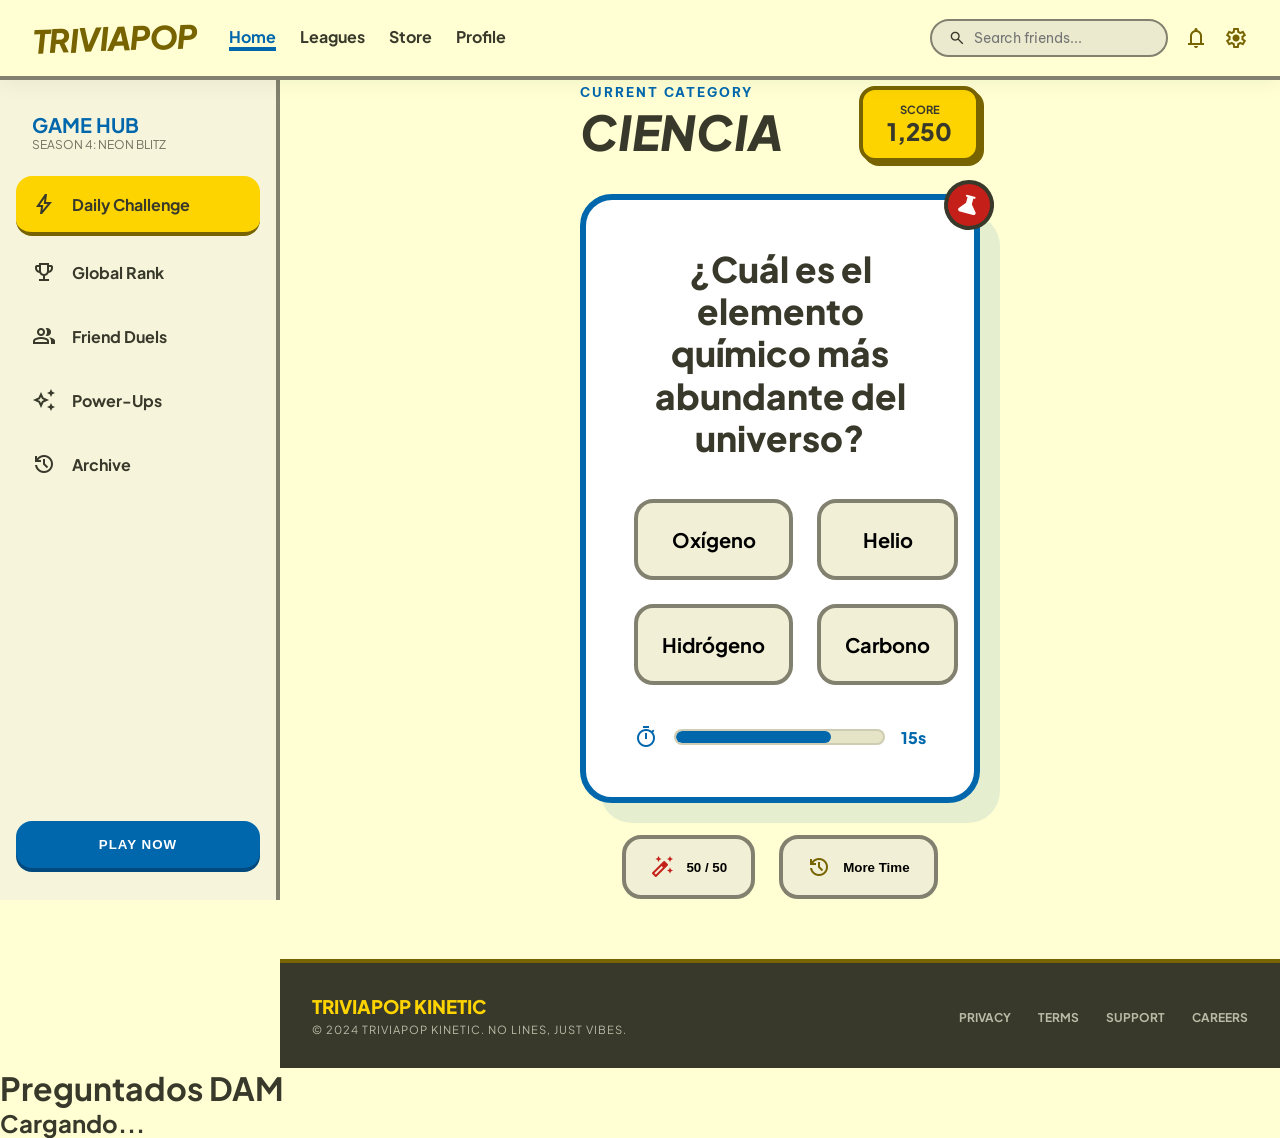
==== backup.html @ 3783abfd "feat: setup project structure and add base files" ====
<!DOCTYPE html>
<html lang="en">

<head>
    <meta charset="UTF-8">
    <meta name="viewport" content="width=device-width, initial-scale=1.0">
    <title>Document</title>
</head>

<body>

    <!DOCTYPE html>

    <html lang="es">

    <head>
        <meta charset="utf-8" />
        <meta content="width=device-width, initial-scale=1.0" name="viewport" />
        <title>TRIVIAPOP - Neon Blitz</title>
        <!-- Google Fonts for Typography -->
        <link
            href="https://fonts.googleapis.com/css2?family=Plus+Jakarta+Sans:wght@400;700;800&amp;family=Be+Vietnam+Pro:wght@400;700&amp;display=swap"
            rel="stylesheet" />
        <!-- Material Symbols for Icons -->
        <link
            href="https://fonts.googleapis.com/css2?family=Material+Symbols+Outlined:wght,FILL@100..700,0..1&amp;display=swap"
            rel="stylesheet" />
        <style>
            /* CSS VARIABLES: Theme Colors and Tokens */
            :root {
                --bg-main: #ffffd3;
                --bg-sidebar: #f6f5dc;
                --bg-card: #ffffff;
                --primary: #776300;
                --secondary: #0067ad;
                --tertiary: #c41f19;
                --accent-yellow: #fdd400;
                --text-main: #38392a;
                --border-color: #82816f;
                --correct-green: #4caf50;
                --incorrect-red: #f44336;
                --font-headline: 'Plus Jakarta Sans', sans-serif;
                --font-label: 'Be Vietnam Pro', sans-serif;
            }

            /* RESET & BASE STYLES */
            * {
                box-sizing: border-box;
                margin: 0;
                padding: 0;
            }

            body {
                background-color: var(--bg-main);
                color: var(--text-main);
                font-family: var(--font-headline);
                min-height: 100vh;
                display: flex;
                flex-direction: column;
                overflow-x: hidden;
            }

            /* LAYOUT: Top Navigation Bar */
            .navbar {
                position: fixed;
                top: 0;
                width: 100%;
                height: 80px;
                background: var(--bg-main);
                border-bottom: 4px solid var(--border-color);
                display: flex;
                justify-content: space-between;
                align-items: center;
                padding: 0 2rem;
                z-index: 100;
                box-shadow: 0 4px 20px rgba(0, 0, 0, 0.05);
            }

            .logo {
                font-size: 2rem;
                font-weight: 900;
                color: var(--primary);
                font-style: italic;
                letter-spacing: -1px;
                transform: rotate(-2deg);
            }

            .nav-links {
                display: flex;
                gap: 1.5rem;
                margin-left: 2rem;
            }

            .nav-links a {
                text-decoration: none;
                font-weight: 700;
                color: var(--text-main);
                transition: color 0.2s;
            }

            .nav-links a.active {
                color: var(--secondary);
                border-bottom: 4px solid var(--secondary);
            }

            .nav-actions {
                display: flex;
                align-items: center;
                gap: 1rem;
            }

            .search-bar {
                background: #ebeace;
                border: 2px solid var(--border-color);
                border-radius: 999px;
                padding: 0.5rem 1rem;
                display: flex;
                align-items: center;
                gap: 0.5rem;
            }

            .search-bar input {
                background: transparent;
                border: none;
                outline: none;
                font-family: var(--font-label);
                font-size: 0.875rem;
            }

            /* LAYOUT: Sidebar */
            .sidebar {
                position: fixed;
                left: 0;
                top: 80px;
                width: 280px;
                height: calc(100vh - 80px);
                background: var(--bg-sidebar);
                border-right: 4px solid var(--border-color);
                padding: 2rem 1rem;
                display: flex;
                flex-direction: column;
                gap: 0.5rem;
                z-index: 90;
            }

            .sidebar-header {
                padding: 0 1rem 1rem;
            }

            .sidebar-header h2 {
                color: var(--secondary);
                font-size: 1.25rem;
            }

            .sidebar-header p {
                font-size: 0.75rem;
                text-transform: uppercase;
                opacity: 0.7;
            }

            .side-btn {
                display: flex;
                align-items: center;
                padding: 1rem;
                text-decoration: none;
                color: var(--text-main);
                font-weight: 700;
                border-radius: 1rem;
                transition: transform 0.2s, background 0.2s;
            }

            .side-btn:hover {
                background: var(--bg-main);
                transform: translateX(8px);
            }

            .side-btn.highlight {
                background: var(--accent-yellow);
                border-bottom: 4px solid var(--primary);
            }

            .side-btn .material-symbols-outlined {
                margin-right: 1rem;
            }

            .play-now-btn {
                margin-top: auto;
                background: var(--secondary);
                color: white;
                border: none;
                padding: 1rem;
                border-radius: 1rem;
                font-weight: 900;
                letter-spacing: 1px;
                cursor: pointer;
                box-shadow: 0 4px 0 #004a7e;
                transition: transform 0.1s, box-shadow 0.1s;
            }

            .play-now-btn:active {
                transform: translateY(4px);
                box-shadow: none;
            }

            /* LAYOUT: Main Content Area */
            .main-canvas {
                margin-left: 280px;
                padding-top: 80px;
                flex: 1;
                display: flex;
                flex-direction: column;
                align-items: center;
                justify-content: center;
                min-height: 100vh;
                padding-bottom: 60px;
                /* footer space */
            }

            /* HEADER STATS: Category and Score */
            .game-stats {
                width: 40%;
                display: flex;
                justify-content: space-between;
                align-items: flex-end;
                margin-bottom: 2rem;
            }

            .category-info h1 {
                font-size: 3rem;
                font-weight: 900;
                font-style: italic;
                text-transform: uppercase;
            }

            .category-info span {
                font-family: var(--font-label);
                font-size: 0.8rem;
                font-weight: 700;
                letter-spacing: 2px;
                color: var(--secondary);
            }

            .score-pill {
                background: var(--accent-yellow);
                border: 4px solid var(--primary);
                padding: 0.75rem 1.5rem;
                border-radius: 1rem;
                text-align: center;
                box-shadow: 4px 4px 0 var(--primary);
            }

            .score-pill span:first-child {
                display: block;
                font-size: 0.7rem;
                font-weight: 700;
            }

            .score-pill span:last-child {
                font-size: 1.5rem;
                font-weight: 900;
            }

            /* CENTRAL TRIVIA CARD */
            .trivia-card {
                width: 40%;
                background: var(--bg-card);
                border: 6px solid var(--secondary);
                border-radius: 2rem;
                padding: 3rem;
                position: relative;
                box-shadow: 20px 20px 0 rgba(0, 103, 173, 0.1);
                text-align: center;
            }

            .decorative-icon {
                position: absolute;
                top: -20px;
                right: -20px;
                background: var(--tertiary);
                color: white;
                width: 50px;
                height: 50px;
                border-radius: 50%;
                border: 4px solid var(--text-main);
                display: flex;
                align-items: center;
                justify-content: center;
                transform: rotate(15deg);
            }

            .question-text {
                font-size: 2.2rem;
                font-weight: 800;
                margin-bottom: 2.5rem;
                line-height: 1.2;
            }

            /* ANSWER GRID */
            .answers-grid {
                display: grid;
                grid-template-columns: 1fr 1fr;
                gap: 1.5rem;
            }

            .answer-btn {
                background: #f1efd5;
                border: 4px solid var(--border-color);
                border-radius: 1.2rem;
                padding: 1.5rem;
                font-size: 1.25rem;
                font-weight: 700;
                cursor: pointer;
                transition: all 0.3s cubic-bezier(0.175, 0.885, 0.32, 1.275);
                font-family: var(--font-headline);
            }

            .answer-btn:hover {
                transform: scale(1.05);
                border-color: var(--secondary);
                background: #b3d4ff;
                box-shadow: 0 10px 20px rgba(0, 103, 173, 0.2);
            }

            /* Interaction States */
            .answer-btn.correct {
                background-color: var(--correct-green) !important;
                color: white;
                border-color: #2e7d32;
            }

            .answer-btn.incorrect {
                background-color: var(--incorrect-red) !important;
                color: white;
                border-color: #c62828;
                animation: shake 0.4s ease-in-out;
            }

            @keyframes shake {

                0%,
                100% {
                    transform: translateX(0);
                }

                25% {
                    transform: translateX(-10px);
                }

                50% {
                    transform: translateX(10px);
                }

                75% {
                    transform: translateX(-10px);
                }
            }

            /* PROGRESS TIMER */
            .timer-container {
                margin-top: 2.5rem;
                display: flex;
                align-items: center;
                gap: 1rem;
            }

            .progress-bar {
                flex: 1;
                height: 16px;
                background: #e5e4c7;
                border-radius: 99px;
                border: 2px solid rgba(0, 0, 0, 0.1);
                overflow: hidden;
            }

            .progress-fill {
                width: 75%;
                height: 100%;
                background: var(--secondary);
                border-radius: 99px;
            }

            .timer-val {
                font-weight: 900;
                color: var(--secondary);
            }

            /* BOTTOM POWER-UPS */
            .power-ups {
                margin-top: 2rem;
                display: flex;
                gap: 1.5rem;
            }

            .power-btn {
                background: #f1efd5;
                border: 4px solid var(--border-color);
                padding: 1rem 1.5rem;
                border-radius: 1.2rem;
                display: flex;
                align-items: center;
                gap: 0.75rem;
                font-weight: 800;
                cursor: pointer;
                transition: transform 0.2s;
            }

            .power-btn:hover {
                transform: translateY(-4px);
            }

            .power-btn.fifty-fifty:hover {
                border-color: var(--tertiary);
                color: var(--tertiary);
            }

            .power-btn.time-plus:hover {
                border-color: var(--accent-yellow);
            }

            /* FOOTER */
            .footer {
                margin-left: 280px;
                background: var(--text-main);
                color: #bbbaa6;
                padding: 2rem;
                border-top: 4px solid var(--primary);
                display: flex;
                justify-content: space-between;
                align-items: center;
            }

            .footer-brand h3 {
                color: var(--accent-yellow);
                font-weight: 900;
                margin-bottom: 0.25rem;
            }

            .footer-brand p {
                font-size: 0.7rem;
                letter-spacing: 1px;
            }

            .footer-links a {
                color: #bbbaa6;
                text-decoration: none;
                font-size: 0.75rem;
                margin-left: 1.5rem;
                text-transform: uppercase;
                font-weight: 700;
            }

            /* Mobile Adjustment Hint (Optional) */
            @media (max-width: 1200px) {

                .trivia-card,
                .game-stats {
                    width: 70%;
                }
            }
        </style>
    </head>

    <body>
        <!-- TOP NAVIGATION BAR -->
        <nav class="navbar">
            <div style="display: flex; align-items: center;">
                <div class="logo">TRIVIAPOP</div>
                <div class="nav-links">
                    <a class="active" href="#">Home</a>
                    <a href="#">Leagues</a>
                    <a href="#">Store</a>
                    <a href="#">Profile</a>
                </div>
            </div>
            <div class="nav-actions">
                <div class="search-bar">
                    <span class="material-symbols-outlined" style="font-size: 18px;">search</span>
                    <input placeholder="Search friends..." type="text" />
                </div>
                <span class="material-symbols-outlined"
                    style="color: var(--primary); cursor: pointer;">notifications</span>
                <span class="material-symbols-outlined" style="color: var(--primary); cursor: pointer;">settings</span>
            </div>
        </nav>
        <!-- SIDEBAR NAVIGATION -->
        <aside class="sidebar">
            <div class="sidebar-header">
                <h2>GAME HUB</h2>
                <p>Season 4: Neon Blitz</p>
            </div>
            <a class="side-btn highlight" href="#">
                <span class="material-symbols-outlined">bolt</span>
                Daily Challenge
            </a>
            <a class="side-btn" href="#">
                <span class="material-symbols-outlined">emoji_events</span>
                Global Rank
            </a>
            <a class="side-btn" href="#">
                <span class="material-symbols-outlined">group</span>
                Friend Duels
            </a>
            <a class="side-btn" href="#">
                <span class="material-symbols-outlined">auto_awesome</span>
                Power-Ups
            </a>
            <a class="side-btn" href="#">
                <span class="material-symbols-outlined">history</span>
                Archive
            </a>
            <button class="play-now-btn">PLAY NOW</button>
        </aside>
        <!-- MAIN GAME AREA -->
        <main class="main-canvas">
            <!-- Header: Stats & Category -->
            <div class="game-stats">
                <div class="category-info">
                    <span>CURRENT CATEGORY</span>
                    <h1>CIENCIA</h1>
                </div>
                <div class="score-pill">
                    <span>SCORE</span>
                    <span>1,250</span>
                </div>
            </div>
            <!-- Trivia Card -->
            <section class="trivia-card">
                <div class="decorative-icon">
                    <span class="material-symbols-outlined" style="font-variation-settings: 'FILL' 1;">science</span>
                </div>
                <h2 class="question-text">¿Cuál es el elemento químico más abundante del universo?</h2>
                <div class="answers-grid">
                    <button class="answer-btn" onclick="checkAnswer(this, 'incorrect')">Oxígeno</button>
                    <button class="answer-btn" onclick="checkAnswer(this, 'incorrect')">Helio</button>
                    <button class="answer-btn" onclick="checkAnswer(this, 'correct')">Hidrógeno</button>
                    <button class="answer-btn" onclick="checkAnswer(this, 'incorrect')">Carbono</button>
                </div>
                <div class="timer-container">
                    <span class="material-symbols-outlined" style="color: var(--secondary);">timer</span>
                    <div class="progress-bar">
                        <div class="progress-fill"></div>
                    </div>
                    <span class="timer-val">15s</span>
                </div>
            </section>
            <!-- Power Up Helpers -->
            <div class="power-ups">
                <button class="power-btn fifty-fifty">
                    <span class="material-symbols-outlined" style="color: var(--tertiary);">auto_fix_high</span>
                    50 / 50
                </button>
                <button class="power-btn time-plus">
                    <span class="material-symbols-outlined" style="color: var(--primary);">history</span>
                    More Time
                </button>
            </div>
        </main>
        <!-- FOOTER -->
        <footer class="footer">
            <div class="footer-brand">
                <h3>TRIVIAPOP KINETIC</h3>
                <p>© 2024 TRIVIAPOP KINETIC. NO LINES, JUST VIBES.</p>
            </div>
            <div class="footer-links">
                <a href="#">Privacy</a>
                <a href="#">Terms</a>
                <a href="#">Support</a>
                <a href="#">Careers</a>
            </div>
        </footer>
        <!-- JAVASCRIPT: Basic logic for states -->
        <script>
            /**
             * Simple function to demonstrate interaction states.
             * @param {HTMLElement} btn - The button element clicked.
             * @param {string} type - 'correct' or 'incorrect' for styling.
             */
            function checkAnswer(btn, type) {
                // Clear previous states from other buttons for demo purposes
                document.querySelectorAll('.answer-btn').forEach(b => {
                    b.classList.remove('correct', 'incorrect');
                });

                // Apply the state class
                if (type === 'correct') {
                    btn.classList.add('correct');
                } else {
                    btn.classList.add('incorrect');
                }
            }
        </script>
    </body>

    </html>


    <!DOCTYPE html>
    <html lang="es">

    <head>
        <meta charset="UTF-8">
        <meta name="viewport" content="width=device-width, initial-scale=1.0">
        <title>Mi Trivia DAM</title>
        <link rel="stylesheet" href="assets/css/style.css">
    </head>

    <body>

        <header>
            <h1>Preguntados DAM</h1>
            <div id="google_translate_element"></div>
        </header>

        <main id="game-container">
            <h2 id="pregunta-texto">Cargando...</h2>
            <div id="opciones-container"></div>
        </main>

        <script type="text/javascript">
            function googleTranslateElementInit() {
                new google.translate.TranslateElement({
                    pageLanguage: 'es', // Idioma original de tu JSON
                    includedLanguages: 'en,fr,it,de,pt', // Idiomas a los que permites traducir
                    layout: google.translate.TranslateElement.InlineLayout.SIMPLE
                }, 'google_translate_element');
            }
        </script>

        <script type="text/javascript"
            src="//translate.google.com/translate_a/element.js?cb=googleTranslateElementInit"></script>

        <script src="assets/js/script.js"></script>
    </body>

    </html>



</body>

</html>
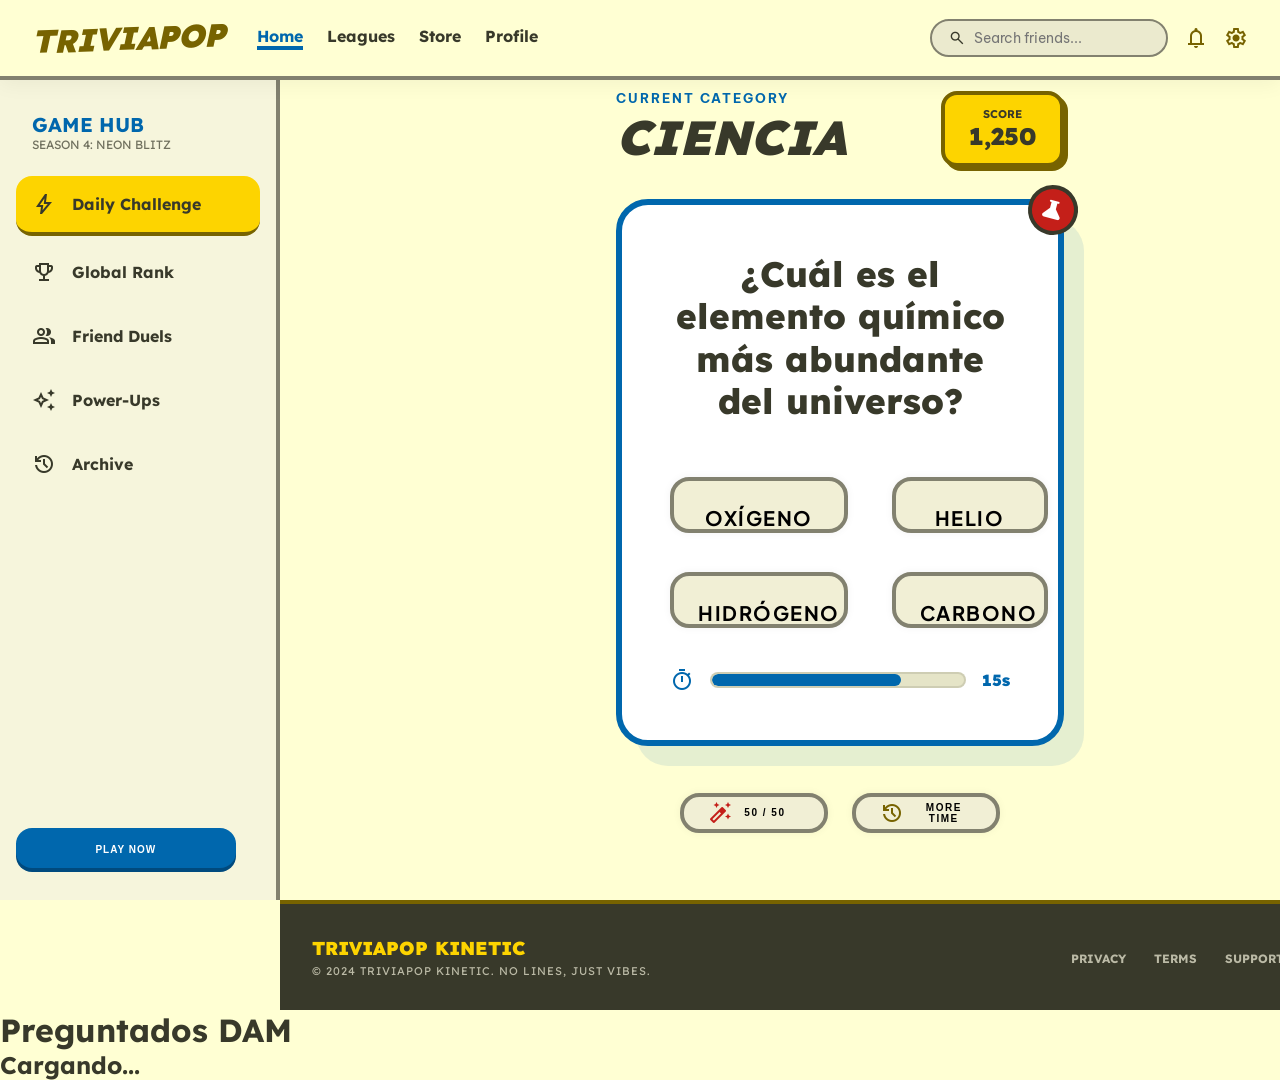
==== commit 68023a18: "chore: restructure project by layers (frontend/backend/shared), phase docs, and clean legacy code" ====
--- a/backup.html
+++ b/backup.html
@@ -601,7 +601,7 @@
         <meta charset="UTF-8">
         <meta name="viewport" content="width=device-width, initial-scale=1.0">
         <title>Mi Trivia DAM</title>
-        <link rel="stylesheet" href="assets/css/style.css">
+        <link rel="stylesheet" href="src/frontend/styles/legacy/main.css">
     </head>
 
     <body>
@@ -629,7 +629,7 @@
         <script type="text/javascript"
             src="//translate.google.com/translate_a/element.js?cb=googleTranslateElementInit"></script>
 
-        <script src="assets/js/script.js"></script>
+        <script src="src/frontend/scripts/index.js"></script>
     </body>
 
     </html>
--- a/src/frontend/styles/legacy/main.css
+++ b/src/frontend/styles/legacy/main.css
@@ -0,0 +1,5 @@
+@import url(elements.css);
+@import url(fonts.css);
+@import url(media.css);
+@import url(transition.css);
+@import url(containers.css);
